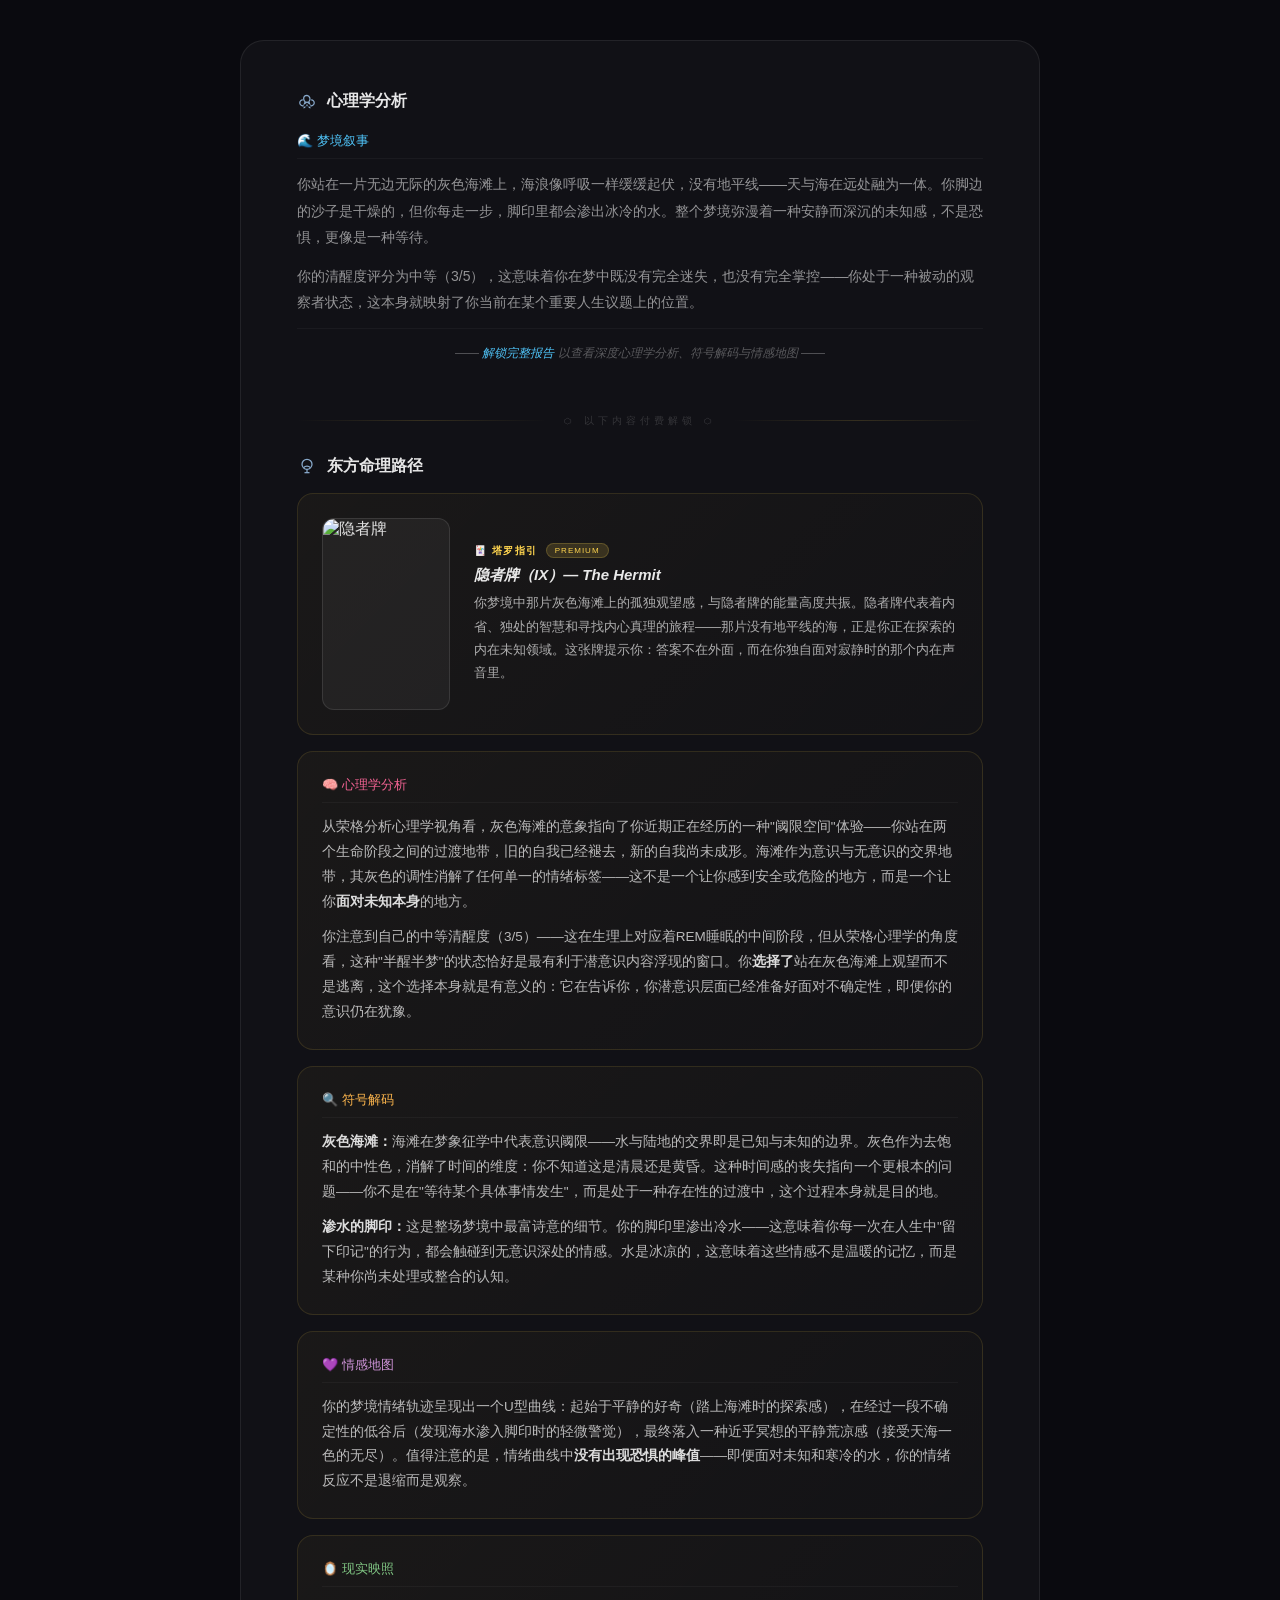
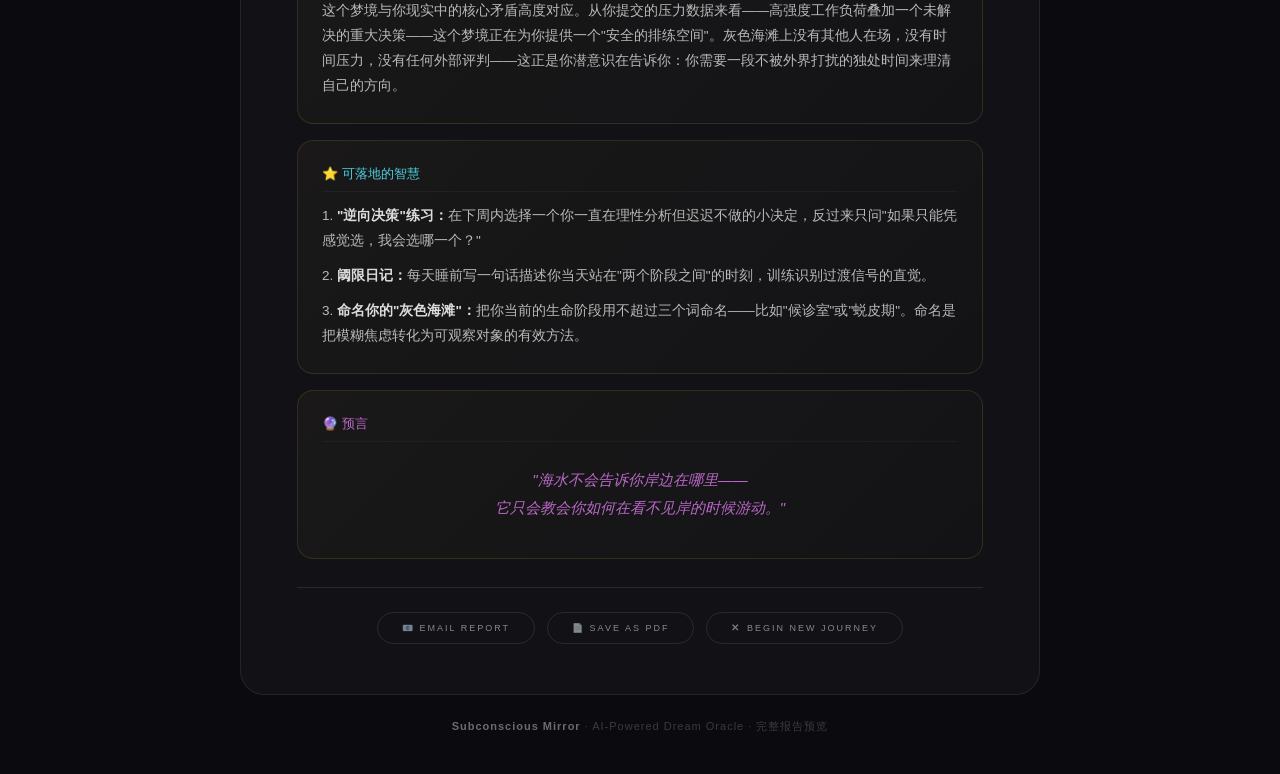
==== report_complete.html @ b378da34 "fix: restructure report sections - Dream Preview + Complete Destiny Report, remove Eastern Destiny P" ====
<!DOCTYPE html>
<html lang="zh-CN">
<head>
<meta charset="UTF-8">
<meta name="viewport" content="width=device-width, initial-scale=1.0">
<title>潜意识之镜 — 完整解梦报告</title>
<style>
  * { margin: 0; padding: 0; box-sizing: border-box; }
  body { background: #0a0a0f; color: #e0e0e0; font-family: 'Inter', 'Helvetica Neue', sans-serif; min-height: 100vh; display: flex; align-items: center; justify-content: center; padding: 40px 20px; }
  .wrapper { max-width: 800px; width: 100%; margin: 0 auto; }
  .card { background: rgba(255,255,255,0.03); border: 1px solid rgba(255,255,255,0.08); border-radius: 24px; padding: 50px 56px; }
  
  .main-title { display: flex; align-items: center; gap: 10px; font-size: 16px; color: rgba(255,255,255,0.9); font-weight: 600; margin-bottom: 20px; }
  .main-title svg { width: 20px; height: 20px; stroke: #89AACC; fill: none; stroke-width: 1.5; }
  
  .free-preview p { font-size: 14px; line-height: 1.9; color: rgba(255,255,255,0.55); margin-bottom: 12px; }
  .sub-h { font-size: 13px; font-weight: 500; margin-bottom: 12px; padding-bottom: 8px; border-bottom: 1px solid rgba(255,255,255,0.04); display: flex; align-items: center; gap: 8px; }
  .teaser { font-size: 12px; font-style: italic; color: rgba(255,255,255,0.3); text-align: center; padding: 16px 0; border-top: 1px solid rgba(255,255,255,0.04); margin-top: 12px; }
  
  .divider { display: flex; align-items: center; gap: 16px; margin: 36px 0 28px; color: rgba(255,255,255,0.15); font-size: 10px; text-transform: uppercase; letter-spacing: 4px; }
  .divider::before, .divider::after { content: ''; flex: 1; height: 1px; background: linear-gradient(90deg, transparent, rgba(255,213,79,0.15), transparent); }
  
  .paid-title { display: flex; align-items: center; gap: 10px; font-size: 16px; color: rgba(255,255,255,0.9); font-weight: 600; margin-bottom: 16px; }
  .paid-title svg { width: 20px; height: 20px; stroke: #89AACC; fill: none; stroke-width: 1.5; }
  
  .pcard { background: linear-gradient(135deg, rgba(255,213,79,0.04), rgba(255,213,79,0.01)); border: 1px solid rgba(255,213,79,0.12); border-radius: 16px; padding: 24px; margin-bottom: 16px; }
  .pcard p { font-size: 13.5px; line-height: 1.85; color: rgba(255,255,255,0.7); margin-bottom: 10px; }
  .pcard p:last-child { margin-bottom: 0; }
  .pcard p strong { color: rgba(255,255,255,0.85); }
  .pcard .prophecy { font-style: italic; font-size: 15px; text-align: center; padding: 12px 0; }
  
  .tarot-box { display: flex; gap: 24px; align-items: center; background: linear-gradient(135deg, rgba(255,213,79,0.04), rgba(255,213,79,0.01)); border: 1px solid rgba(255,213,79,0.12); border-radius: 16px; padding: 24px; margin-bottom: 16px; }
  .tarot-box .img-wrap { width: 128px; height: 192px; border-radius: 12px; overflow: hidden; flex-shrink: 0; border: 1px solid rgba(255,255,255,0.1); background: rgba(255,255,255,0.05); }
  .tarot-box .img-wrap img { width: 100%; height: 100%; object-fit: cover; }
  .tarot-box .info { flex: 1; }
  .tarot-box .info .tag-row { display: flex; align-items: center; gap: 8px; margin-bottom: 8px; }
  .tarot-box .info .tag-row .label { font-size: 10px; text-transform: uppercase; letter-spacing: 1.5px; font-weight: 700; color: #FFD54F; }
  .tarot-box .info .tag-row .badge { font-size: 8px; padding: 2px 8px; border-radius: 20px; background: rgba(255,213,79,0.15); color: #FFD54F; border: 1px solid rgba(255,213,79,0.2); text-transform: uppercase; letter-spacing: 1px; }
  .tarot-box .info h5 { font-size: 15px; font-style: italic; color: rgba(255,255,255,0.9); margin-bottom: 6px; }
  .tarot-box .info p { font-size: 13px; line-height: 1.8; color: rgba(255,255,255,0.65); }
  
  .actions { display: flex; flex-wrap: wrap; justify-content: center; gap: 12px; padding-top: 24px; border-top: 1px solid rgba(255,255,255,0.1); margin-top: 28px; }
  .actions .btn { padding: 10px 24px; font-size: 9px; text-transform: uppercase; letter-spacing: 2px; color: rgba(255,255,255,0.5); background: transparent; border: 1px solid rgba(255,255,255,0.1); border-radius: 30px; cursor: default; text-decoration: none; display: inline-block; }
  .actions .btn:hover { color: rgba(255,255,255,0.8); border-color: rgba(255,255,255,0.2); }

  .footer-note { text-align: center; margin-top: 24px; font-size: 11px; color: rgba(255,255,255,0.2); letter-spacing: 1px; }
  .footer-note span { color: rgba(255,255,255,0.4); font-weight: 600; }
</style>
</head>
<body>
<div class="wrapper">
<div class="card">

  <!-- ═══ 免费区 ═══ -->
  <div class="main-title">
    <svg viewBox="0 0 24 24"><path d="M12 4a4 4 0 0 0-4 4c0 1.5.7 2.8 1.8 3.7L9 14l3-2 3 2-.8-2.3A4.5 4.5 0 0 0 12 4z"/><path d="M7 9.5a3.5 3.5 0 1 0 1 6.8"/><path d="M17 9.5a3.5 3.5 0 1 1-1 6.8"/><path d="M10 17.5c-.5 1-1.3 1.5-2.2 1.5"/><path d="M14 17.5c.5 1 1.3 1.5 2.2 1.5"/><path d="M12 15v2"/></svg>
    心理学分析
  </div>
  <div class="free-preview">
    <div class="sub-h" style="color:#4FC3F7;">🌊 梦境叙事</div>
    <p>你站在一片无边无际的灰色海滩上，海浪像呼吸一样缓缓起伏，没有地平线——天与海在远处融为一体。你脚边的沙子是干燥的，但你每走一步，脚印里都会渗出冰冷的水。整个梦境弥漫着一种安静而深沉的未知感，不是恐惧，更像是一种等待。</p>
    <p>你的清醒度评分为中等（3/5），这意味着你在梦中既没有完全迷失，也没有完全掌控——你处于一种被动的观察者状态，这本身就映射了你当前在某个重要人生议题上的位置。</p>
    <div class="teaser">—— <span style="color:#4FC3F7;">解锁完整报告</span> 以查看深度心理学分析、符号解码与情感地图 ——</div>
  </div>

  <div class="divider">⬡ 以下内容付费解锁 ⬡</div>

  <!-- ═══ 付费区 ═══ -->
  <div class="paid-title">
    <svg viewBox="0 0 24 24"><circle cx="12" cy="10" r="6"/><path d="M12 16v4"/><path d="M9 20h6"/><path d="M8 14s1.5-2 4-2 4 2 4 2"/></svg>
    东方命理路径
  </div>

  <!-- 塔罗牌 -->
  <div class="tarot-box">
    <div class="img-wrap">
      <img src="https://raw.githubusercontent.com/qianzhouxia-beep/Subconscious/main/static/tarot/09-hermit.png" alt="隐者牌">
    </div>
    <div class="info">
      <div class="tag-row">
        <span class="label">🃏 塔罗指引</span>
        <span class="badge">premium</span>
      </div>
      <h5>隐者牌（IX）— The Hermit</h5>
      <p>你梦境中那片灰色海滩上的孤独观望感，与隐者牌的能量高度共振。隐者牌代表着内省、独处的智慧和寻找内心真理的旅程——那片没有地平线的海，正是你正在探索的内在未知领域。这张牌提示你：答案不在外面，而在你独自面对寂静时的那个内在声音里。</p>
    </div>
  </div>

  <!-- 付费内容 -->
  <div class="pcard">
    <div class="sub-h" style="color:#F06292;">🧠 心理学分析</div>
    <p>从荣格分析心理学视角看，灰色海滩的意象指向了你近期正在经历的一种"阈限空间"体验——你站在两个生命阶段之间的过渡地带，旧的自我已经褪去，新的自我尚未成形。海滩作为意识与无意识的交界地带，其灰色的调性消解了任何单一的情绪标签——这不是一个让你感到安全或危险的地方，而是一个让你<strong>面对未知本身</strong>的地方。</p>
    <p>你注意到自己的中等清醒度（3/5）——这在生理上对应着REM睡眠的中间阶段，但从荣格心理学的角度看，这种"半醒半梦"的状态恰好是最有利于潜意识内容浮现的窗口。你<strong>选择了</strong>站在灰色海滩上观望而不是逃离，这个选择本身就是有意义的：它在告诉你，你潜意识层面已经准备好面对不确定性，即便你的意识仍在犹豫。</p>
  </div>

  <div class="pcard">
    <div class="sub-h" style="color:#FFB74D;">🔍 符号解码</div>
    <p><strong>灰色海滩：</strong>海滩在梦象征学中代表意识阈限——水与陆地的交界即是已知与未知的边界。灰色作为去饱和的中性色，消解了时间的维度：你不知道这是清晨还是黄昏。这种时间感的丧失指向一个更根本的问题——你不是在"等待某个具体事情发生"，而是处于一种存在性的过渡中，这个过程本身就是目的地。</p>
    <p><strong>渗水的脚印：</strong>这是整场梦境中最富诗意的细节。你的脚印里渗出冷水——这意味着你每一次在人生中"留下印记"的行为，都会触碰到无意识深处的情感。水是冰凉的，这意味着这些情感不是温暖的记忆，而是某种你尚未处理或整合的认知。</p>
  </div>

  <div class="pcard">
    <div class="sub-h" style="color:#CE93D8;">💜 情感地图</div>
    <p>你的梦境情绪轨迹呈现出一个U型曲线：起始于平静的好奇（踏上海滩时的探索感），在经过一段不确定性的低谷后（发现海水渗入脚印时的轻微警觉），最终落入一种近乎冥想的平静荒凉感（接受天海一色的无尽）。值得注意的是，情绪曲线中<strong>没有出现恐惧的峰值</strong>——即便面对未知和寒冷的水，你的情绪反应不是退缩而是观察。</p>
  </div>

  <div class="pcard">
    <div class="sub-h" style="color:#81C784;">🪞 现实映照</div>
    <p>这个梦境与你现实中的核心矛盾高度对应。从你提交的压力数据来看——高强度工作负荷叠加一个未解决的重大决策——这个梦境正在为你提供一个"安全的排练空间"。灰色海滩上没有其他人在场，没有时间压力，没有任何外部评判——这正是你潜意识在告诉你：你需要一段不被外界打扰的独处时间来理清自己的方向。</p>
  </div>

  <div class="pcard">
    <div class="sub-h" style="color:#4DD0E1;">⭐ 可落地的智慧</div>
    <p>1. <strong>"逆向决策"练习：</strong>在下周内选择一个你一直在理性分析但迟迟不做的小决定，反过来只问"如果只能凭感觉选，我会选哪一个？"</p>
    <p>2. <strong>阈限日记：</strong>每天睡前写一句话描述你当天站在"两个阶段之间"的时刻，训练识别过渡信号的直觉。</p>
    <p>3. <strong>命名你的"灰色海滩"：</strong>把你当前的生命阶段用不超过三个词命名——比如"候诊室"或"蜕皮期"。命名是把模糊焦虑转化为可观察对象的有效方法。</p>
  </div>

  <div class="pcard">
    <div class="sub-h" style="color:#BA68C8;">🔮 预言</div>
    <p class="prophecy" style="color:#BA68C8;">"海水不会告诉你岸边在哪里——<br>它只会教会你如何在看不见岸的时候游动。"</p>
  </div>

  <div class="actions">
    <span class="btn">📧 Email Report</span>
    <span class="btn">📄 Save as PDF</span>
    <span class="btn">✕ Begin New Journey</span>
  </div>

</div>
<div class="footer-note"><span>Subconscious Mirror</span> · AI-Powered Dream Oracle · 完整报告预览</div>
</div>
</body>
</html>
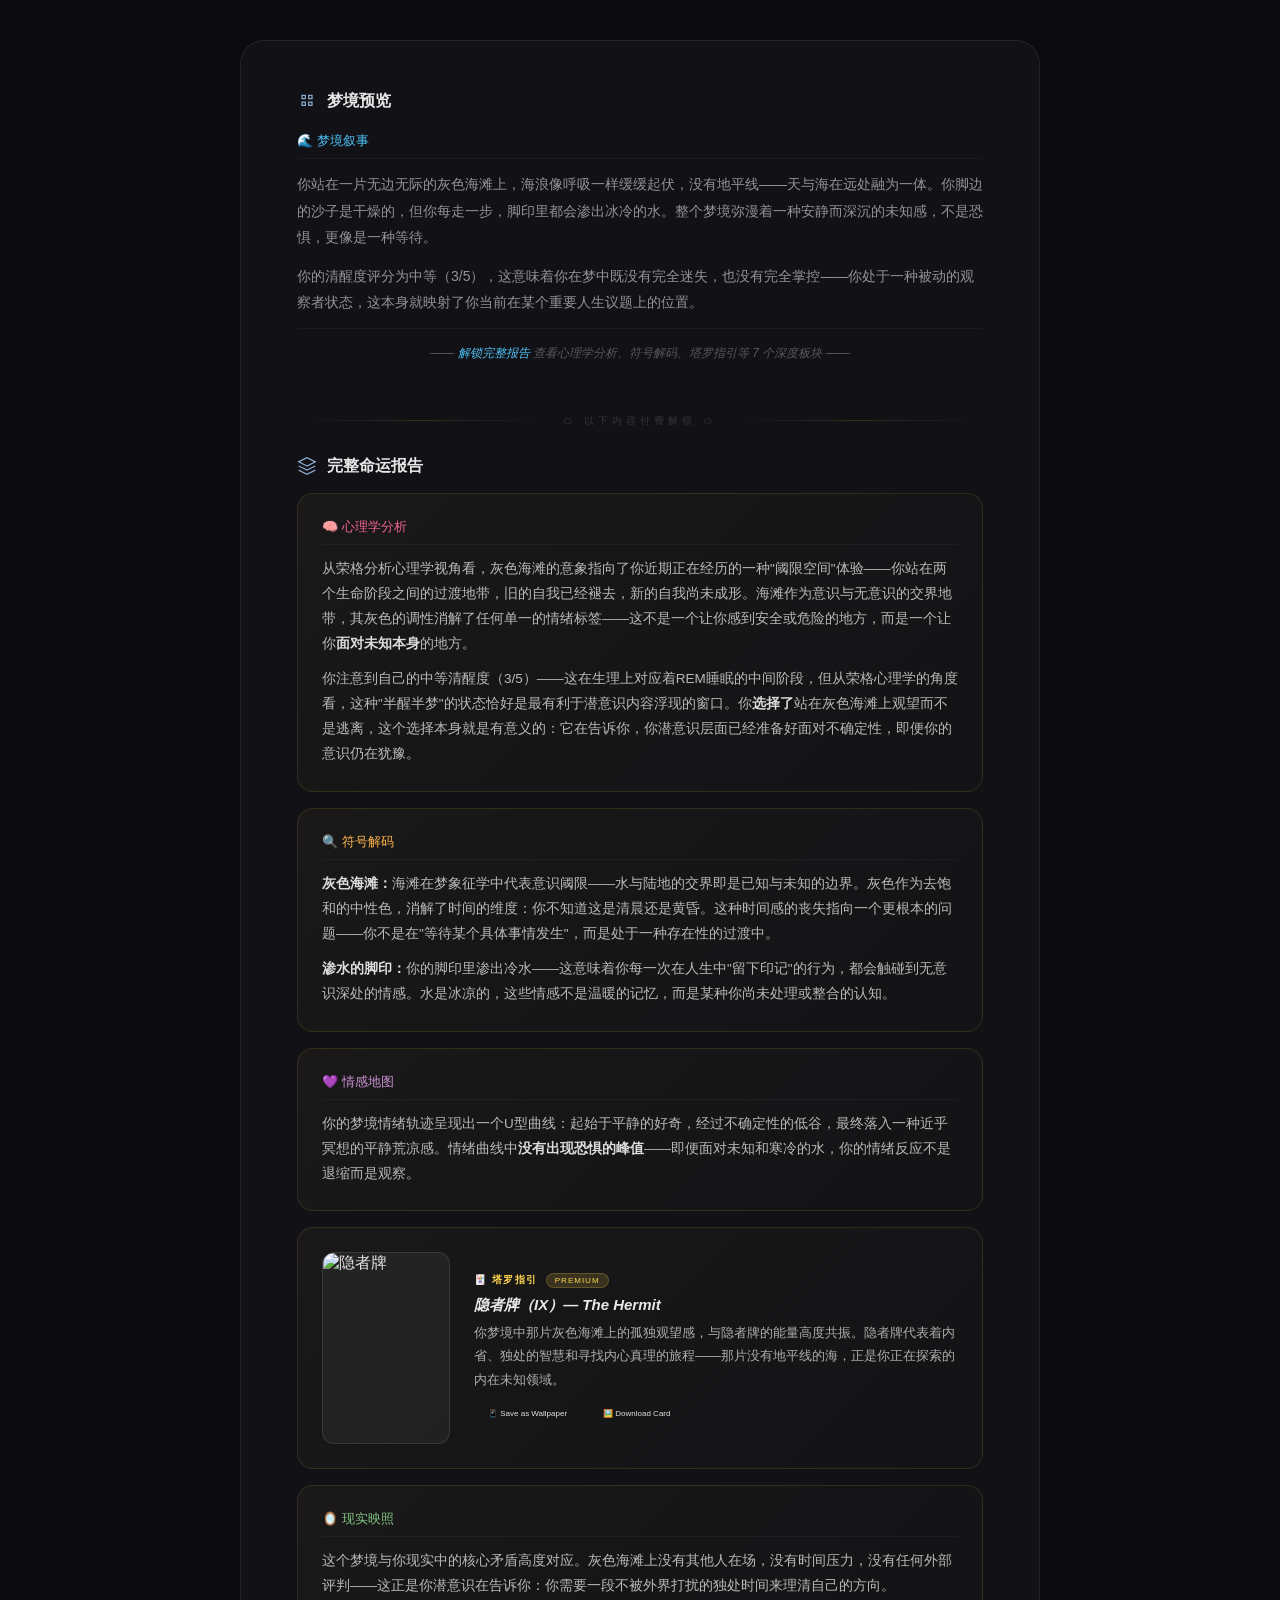
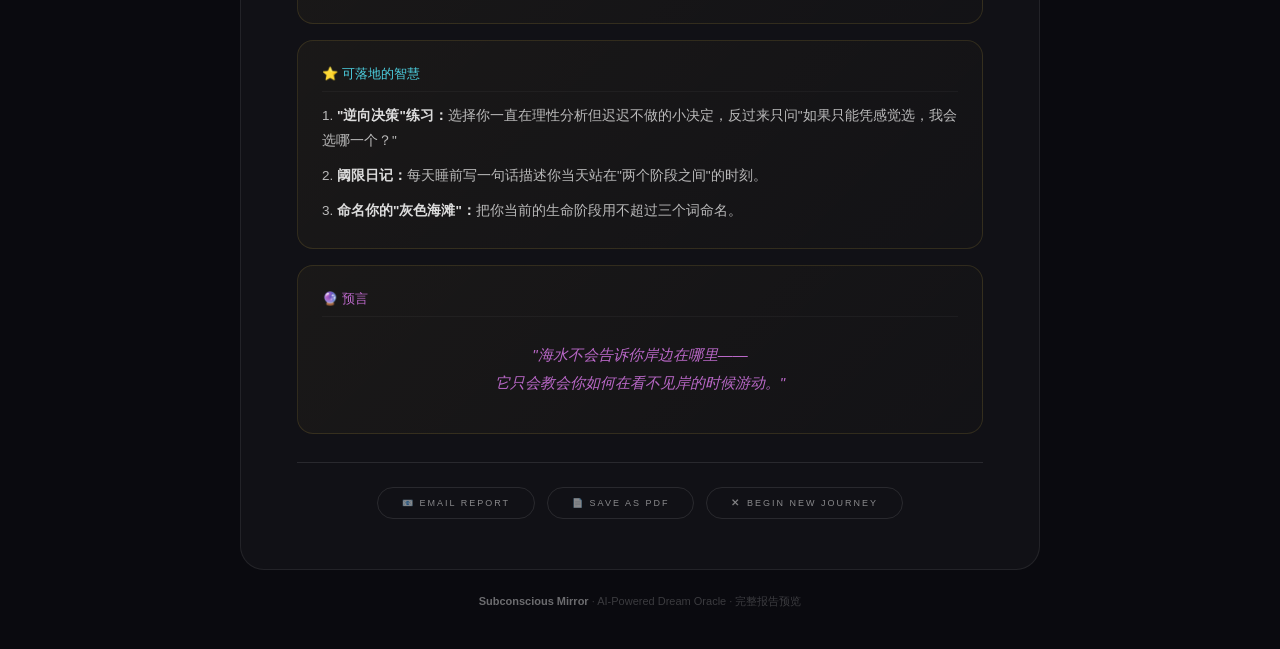
==== commit 9bea2764: "feat: 在输入框下方添加环境设置提示，引导用户调整清醒度/关键词等以获取更深层解读" ====
--- a/report_complete.html
+++ b/report_complete.html
@@ -7,28 +7,22 @@
 <style>
   * { margin: 0; padding: 0; box-sizing: border-box; }
   body { background: #0a0a0f; color: #e0e0e0; font-family: 'Inter', 'Helvetica Neue', sans-serif; min-height: 100vh; display: flex; align-items: center; justify-content: center; padding: 40px 20px; }
-  .wrapper { max-width: 800px; width: 100%; margin: 0 auto; }
+  .wrapper { max-width: 800px; width: 100%; }
   .card { background: rgba(255,255,255,0.03); border: 1px solid rgba(255,255,255,0.08); border-radius: 24px; padding: 50px 56px; }
-  
   .main-title { display: flex; align-items: center; gap: 10px; font-size: 16px; color: rgba(255,255,255,0.9); font-weight: 600; margin-bottom: 20px; }
   .main-title svg { width: 20px; height: 20px; stroke: #89AACC; fill: none; stroke-width: 1.5; }
-  
   .free-preview p { font-size: 14px; line-height: 1.9; color: rgba(255,255,255,0.55); margin-bottom: 12px; }
   .sub-h { font-size: 13px; font-weight: 500; margin-bottom: 12px; padding-bottom: 8px; border-bottom: 1px solid rgba(255,255,255,0.04); display: flex; align-items: center; gap: 8px; }
   .teaser { font-size: 12px; font-style: italic; color: rgba(255,255,255,0.3); text-align: center; padding: 16px 0; border-top: 1px solid rgba(255,255,255,0.04); margin-top: 12px; }
-  
   .divider { display: flex; align-items: center; gap: 16px; margin: 36px 0 28px; color: rgba(255,255,255,0.15); font-size: 10px; text-transform: uppercase; letter-spacing: 4px; }
   .divider::before, .divider::after { content: ''; flex: 1; height: 1px; background: linear-gradient(90deg, transparent, rgba(255,213,79,0.15), transparent); }
-  
   .paid-title { display: flex; align-items: center; gap: 10px; font-size: 16px; color: rgba(255,255,255,0.9); font-weight: 600; margin-bottom: 16px; }
   .paid-title svg { width: 20px; height: 20px; stroke: #89AACC; fill: none; stroke-width: 1.5; }
-  
   .pcard { background: linear-gradient(135deg, rgba(255,213,79,0.04), rgba(255,213,79,0.01)); border: 1px solid rgba(255,213,79,0.12); border-radius: 16px; padding: 24px; margin-bottom: 16px; }
   .pcard p { font-size: 13.5px; line-height: 1.85; color: rgba(255,255,255,0.7); margin-bottom: 10px; }
   .pcard p:last-child { margin-bottom: 0; }
   .pcard p strong { color: rgba(255,255,255,0.85); }
   .pcard .prophecy { font-style: italic; font-size: 15px; text-align: center; padding: 12px 0; }
-  
   .tarot-box { display: flex; gap: 24px; align-items: center; background: linear-gradient(135deg, rgba(255,213,79,0.04), rgba(255,213,79,0.01)); border: 1px solid rgba(255,213,79,0.12); border-radius: 16px; padding: 24px; margin-bottom: 16px; }
   .tarot-box .img-wrap { width: 128px; height: 192px; border-radius: 12px; overflow: hidden; flex-shrink: 0; border: 1px solid rgba(255,255,255,0.1); background: rgba(255,255,255,0.05); }
   .tarot-box .img-wrap img { width: 100%; height: 100%; object-fit: cover; }
@@ -38,12 +32,9 @@
   .tarot-box .info .tag-row .badge { font-size: 8px; padding: 2px 8px; border-radius: 20px; background: rgba(255,213,79,0.15); color: #FFD54F; border: 1px solid rgba(255,213,79,0.2); text-transform: uppercase; letter-spacing: 1px; }
   .tarot-box .info h5 { font-size: 15px; font-style: italic; color: rgba(255,255,255,0.9); margin-bottom: 6px; }
   .tarot-box .info p { font-size: 13px; line-height: 1.8; color: rgba(255,255,255,0.65); }
-  
   .actions { display: flex; flex-wrap: wrap; justify-content: center; gap: 12px; padding-top: 24px; border-top: 1px solid rgba(255,255,255,0.1); margin-top: 28px; }
   .actions .btn { padding: 10px 24px; font-size: 9px; text-transform: uppercase; letter-spacing: 2px; color: rgba(255,255,255,0.5); background: transparent; border: 1px solid rgba(255,255,255,0.1); border-radius: 30px; cursor: default; text-decoration: none; display: inline-block; }
-  .actions .btn:hover { color: rgba(255,255,255,0.8); border-color: rgba(255,255,255,0.2); }
-
-  .footer-note { text-align: center; margin-top: 24px; font-size: 11px; color: rgba(255,255,255,0.2); letter-spacing: 1px; }
+  .footer-note { text-align: center; margin-top: 24px; font-size: 11px; color: rgba(255,255,255,0.2); }
   .footer-note span { color: rgba(255,255,255,0.4); font-weight: 600; }
 </style>
 </head>
@@ -51,27 +42,47 @@
 <div class="wrapper">
 <div class="card">
 
-  <!-- ═══ 免费区 ═══ -->
+  <!-- ═══ 免费区：梦境预览 ═══ -->
   <div class="main-title">
-    <svg viewBox="0 0 24 24"><path d="M12 4a4 4 0 0 0-4 4c0 1.5.7 2.8 1.8 3.7L9 14l3-2 3 2-.8-2.3A4.5 4.5 0 0 0 12 4z"/><path d="M7 9.5a3.5 3.5 0 1 0 1 6.8"/><path d="M17 9.5a3.5 3.5 0 1 1-1 6.8"/><path d="M10 17.5c-.5 1-1.3 1.5-2.2 1.5"/><path d="M14 17.5c.5 1 1.3 1.5 2.2 1.5"/><path d="M12 15v2"/></svg>
-    心理学分析
+    <svg viewBox="0 0 24 24"><path d="M6 4h4v4H6zM14 4h4v4h-4zM6 12h4v4H6zM14 12h4v4h-4z"/></svg>
+    梦境预览
   </div>
   <div class="free-preview">
     <div class="sub-h" style="color:#4FC3F7;">🌊 梦境叙事</div>
     <p>你站在一片无边无际的灰色海滩上，海浪像呼吸一样缓缓起伏，没有地平线——天与海在远处融为一体。你脚边的沙子是干燥的，但你每走一步，脚印里都会渗出冰冷的水。整个梦境弥漫着一种安静而深沉的未知感，不是恐惧，更像是一种等待。</p>
     <p>你的清醒度评分为中等（3/5），这意味着你在梦中既没有完全迷失，也没有完全掌控——你处于一种被动的观察者状态，这本身就映射了你当前在某个重要人生议题上的位置。</p>
-    <div class="teaser">—— <span style="color:#4FC3F7;">解锁完整报告</span> 以查看深度心理学分析、符号解码与情感地图 ——</div>
+    <div class="teaser">—— <span style="color:#4FC3F7;">解锁完整报告</span> 查看心理学分析、符号解码、塔罗指引等 7 个深度板块 ——</div>
   </div>
 
   <div class="divider">⬡ 以下内容付费解锁 ⬡</div>
 
-  <!-- ═══ 付费区 ═══ -->
+  <!-- ═══ 付费区：完整命运报告 ═══ -->
   <div class="paid-title">
-    <svg viewBox="0 0 24 24"><circle cx="12" cy="10" r="6"/><path d="M12 16v4"/><path d="M9 20h6"/><path d="M8 14s1.5-2 4-2 4 2 4 2"/></svg>
-    东方命理路径
+    <svg viewBox="0 0 24 24"><path d="M12 2L2 7l10 5 10-5-10-5z"/><path d="M2 17l10 5 10-5"/><path d="M2 12l10 5 10-5"/></svg>
+    完整命运报告
   </div>
 
-  <!-- 塔罗牌 -->
+  <!-- 1. 心理学分析 -->
+  <div class="pcard">
+    <div class="sub-h" style="color:#F06292;">🧠 心理学分析</div>
+    <p>从荣格分析心理学视角看，灰色海滩的意象指向了你近期正在经历的一种"阈限空间"体验——你站在两个生命阶段之间的过渡地带，旧的自我已经褪去，新的自我尚未成形。海滩作为意识与无意识的交界地带，其灰色的调性消解了任何单一的情绪标签——这不是一个让你感到安全或危险的地方，而是一个让你<strong>面对未知本身</strong>的地方。</p>
+    <p>你注意到自己的中等清醒度（3/5）——这在生理上对应着REM睡眠的中间阶段，但从荣格心理学的角度看，这种"半醒半梦"的状态恰好是最有利于潜意识内容浮现的窗口。你<strong>选择了</strong>站在灰色海滩上观望而不是逃离，这个选择本身就是有意义的：它在告诉你，你潜意识层面已经准备好面对不确定性，即便你的意识仍在犹豫。</p>
+  </div>
+
+  <!-- 2. 符号解码 -->
+  <div class="pcard">
+    <div class="sub-h" style="color:#FFB74D;">🔍 符号解码</div>
+    <p><strong>灰色海滩：</strong>海滩在梦象征学中代表意识阈限——水与陆地的交界即是已知与未知的边界。灰色作为去饱和的中性色，消解了时间的维度：你不知道这是清晨还是黄昏。这种时间感的丧失指向一个更根本的问题——你不是在"等待某个具体事情发生"，而是处于一种存在性的过渡中。</p>
+    <p><strong>渗水的脚印：</strong>你的脚印里渗出冷水——这意味着你每一次在人生中"留下印记"的行为，都会触碰到无意识深处的情感。水是冰凉的，这些情感不是温暖的记忆，而是某种你尚未处理或整合的认知。</p>
+  </div>
+
+  <!-- 3. 情感地图 -->
+  <div class="pcard">
+    <div class="sub-h" style="color:#CE93D8;">💜 情感地图</div>
+    <p>你的梦境情绪轨迹呈现出一个U型曲线：起始于平静的好奇，经过不确定性的低谷，最终落入一种近乎冥想的平静荒凉感。情绪曲线中<strong>没有出现恐惧的峰值</strong>——即便面对未知和寒冷的水，你的情绪反应不是退缩而是观察。</p>
+  </div>
+
+  <!-- 4. 塔罗指引（独立板块） -->
   <div class="tarot-box">
     <div class="img-wrap">
       <img src="https://raw.githubusercontent.com/qianzhouxia-beep/Subconscious/main/static/tarot/09-hermit.png" alt="隐者牌">
@@ -82,40 +93,29 @@
         <span class="badge">premium</span>
       </div>
       <h5>隐者牌（IX）— The Hermit</h5>
-      <p>你梦境中那片灰色海滩上的孤独观望感，与隐者牌的能量高度共振。隐者牌代表着内省、独处的智慧和寻找内心真理的旅程——那片没有地平线的海，正是你正在探索的内在未知领域。这张牌提示你：答案不在外面，而在你独自面对寂静时的那个内在声音里。</p>
+      <p>你梦境中那片灰色海滩上的孤独观望感，与隐者牌的能量高度共振。隐者牌代表着内省、独处的智慧和寻找内心真理的旅程——那片没有地平线的海，正是你正在探索的内在未知领域。</p>
+      <div style="margin-top:12px;display:flex;gap:8px;">
+        <span class="btn" style="font-size:8px;padding:6px 14px;">📱 Save as Wallpaper</span>
+        <span class="btn" style="font-size:8px;padding:6px 14px;">🖼️ Download Card</span>
+      </div>
     </div>
   </div>
 
-  <!-- 付费内容 -->
+  <!-- 5. 现实映照 -->
   <div class="pcard">
-    <div class="sub-h" style="color:#F06292;">🧠 心理学分析</div>
-    <p>从荣格分析心理学视角看，灰色海滩的意象指向了你近期正在经历的一种"阈限空间"体验——你站在两个生命阶段之间的过渡地带，旧的自我已经褪去，新的自我尚未成形。海滩作为意识与无意识的交界地带，其灰色的调性消解了任何单一的情绪标签——这不是一个让你感到安全或危险的地方，而是一个让你<strong>面对未知本身</strong>的地方。</p>
-    <p>你注意到自己的中等清醒度（3/5）——这在生理上对应着REM睡眠的中间阶段，但从荣格心理学的角度看，这种"半醒半梦"的状态恰好是最有利于潜意识内容浮现的窗口。你<strong>选择了</strong>站在灰色海滩上观望而不是逃离，这个选择本身就是有意义的：它在告诉你，你潜意识层面已经准备好面对不确定性，即便你的意识仍在犹豫。</p>
+    <div class="sub-h" style="color:#81C784;">🪞 现实映照</div>
+    <p>这个梦境与你现实中的核心矛盾高度对应。灰色海滩上没有其他人在场，没有时间压力，没有任何外部评判——这正是你潜意识在告诉你：你需要一段不被外界打扰的独处时间来理清自己的方向。</p>
   </div>
 
+  <!-- 6. 行动智慧 -->
   <div class="pcard">
-    <div class="sub-h" style="color:#FFB74D;">🔍 符号解码</div>
-    <p><strong>灰色海滩：</strong>海滩在梦象征学中代表意识阈限——水与陆地的交界即是已知与未知的边界。灰色作为去饱和的中性色，消解了时间的维度：你不知道这是清晨还是黄昏。这种时间感的丧失指向一个更根本的问题——你不是在"等待某个具体事情发生"，而是处于一种存在性的过渡中，这个过程本身就是目的地。</p>
-    <p><strong>渗水的脚印：</strong>这是整场梦境中最富诗意的细节。你的脚印里渗出冷水——这意味着你每一次在人生中"留下印记"的行为，都会触碰到无意识深处的情感。水是冰凉的，这意味着这些情感不是温暖的记忆，而是某种你尚未处理或整合的认知。</p>
+    <div class="sub-h" style="color:#4DD0E1;">⭐ 可落地的智慧</div>
+    <p>1. <strong>"逆向决策"练习：</strong>选择你一直在理性分析但迟迟不做的小决定，反过来只问"如果只能凭感觉选，我会选哪一个？"</p>
+    <p>2. <strong>阈限日记：</strong>每天睡前写一句话描述你当天站在"两个阶段之间"的时刻。</p>
+    <p>3. <strong>命名你的"灰色海滩"：</strong>把你当前的生命阶段用不超过三个词命名。</p>
   </div>
 
-  <div class="pcard">
-    <div class="sub-h" style="color:#CE93D8;">💜 情感地图</div>
-    <p>你的梦境情绪轨迹呈现出一个U型曲线：起始于平静的好奇（踏上海滩时的探索感），在经过一段不确定性的低谷后（发现海水渗入脚印时的轻微警觉），最终落入一种近乎冥想的平静荒凉感（接受天海一色的无尽）。值得注意的是，情绪曲线中<strong>没有出现恐惧的峰值</strong>——即便面对未知和寒冷的水，你的情绪反应不是退缩而是观察。</p>
-  </div>
-
-  <div class="pcard">
-    <div class="sub-h" style="color:#81C784;">🪞 现实映照</div>
-    <p>这个梦境与你现实中的核心矛盾高度对应。从你提交的压力数据来看——高强度工作负荷叠加一个未解决的重大决策——这个梦境正在为你提供一个"安全的排练空间"。灰色海滩上没有其他人在场，没有时间压力，没有任何外部评判——这正是你潜意识在告诉你：你需要一段不被外界打扰的独处时间来理清自己的方向。</p>
-  </div>
-
-  <div class="pcard">
-    <div class="sub-h" style="color:#4DD0E1;">⭐ 可落地的智慧</div>
-    <p>1. <strong>"逆向决策"练习：</strong>在下周内选择一个你一直在理性分析但迟迟不做的小决定，反过来只问"如果只能凭感觉选，我会选哪一个？"</p>
-    <p>2. <strong>阈限日记：</strong>每天睡前写一句话描述你当天站在"两个阶段之间"的时刻，训练识别过渡信号的直觉。</p>
-    <p>3. <strong>命名你的"灰色海滩"：</strong>把你当前的生命阶段用不超过三个词命名——比如"候诊室"或"蜕皮期"。命名是把模糊焦虑转化为可观察对象的有效方法。</p>
-  </div>
-
+  <!-- 7. 预言 -->
   <div class="pcard">
     <div class="sub-h" style="color:#BA68C8;">🔮 预言</div>
     <p class="prophecy" style="color:#BA68C8;">"海水不会告诉你岸边在哪里——<br>它只会教会你如何在看不见岸的时候游动。"</p>
